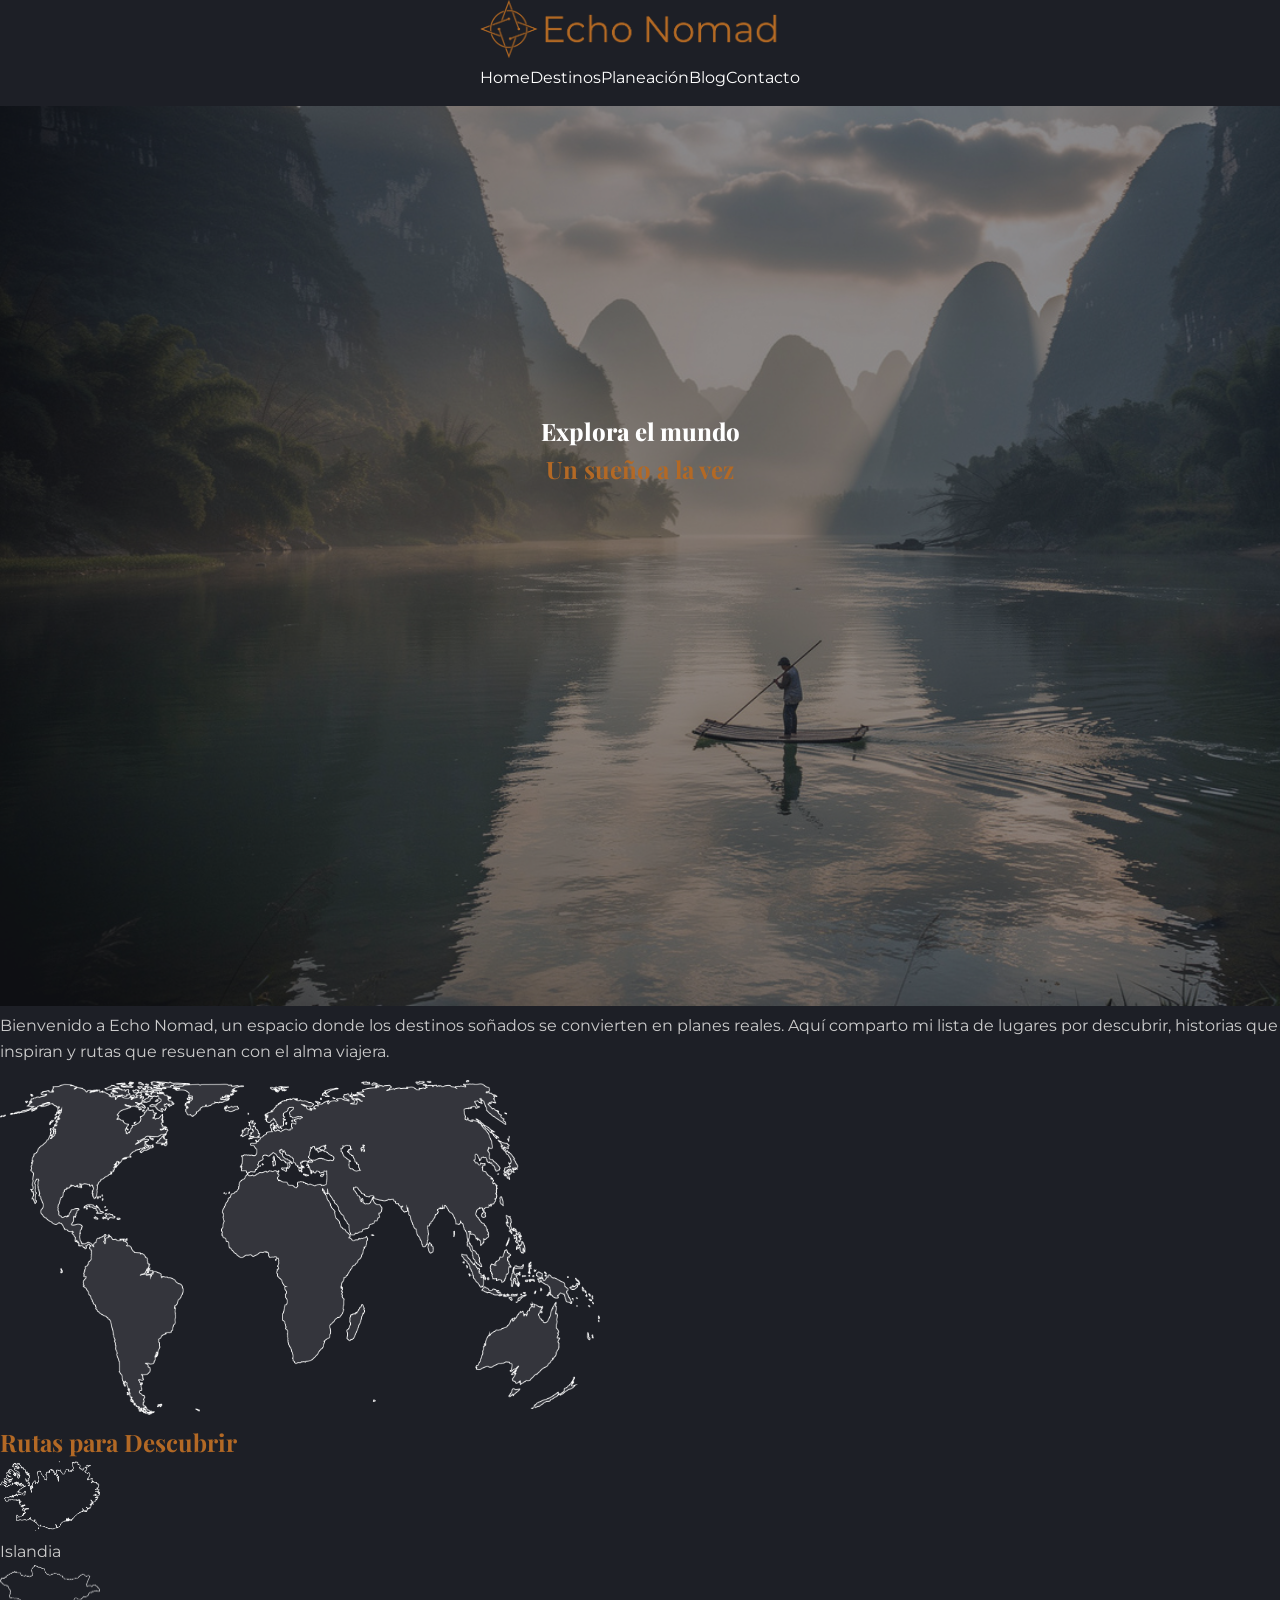
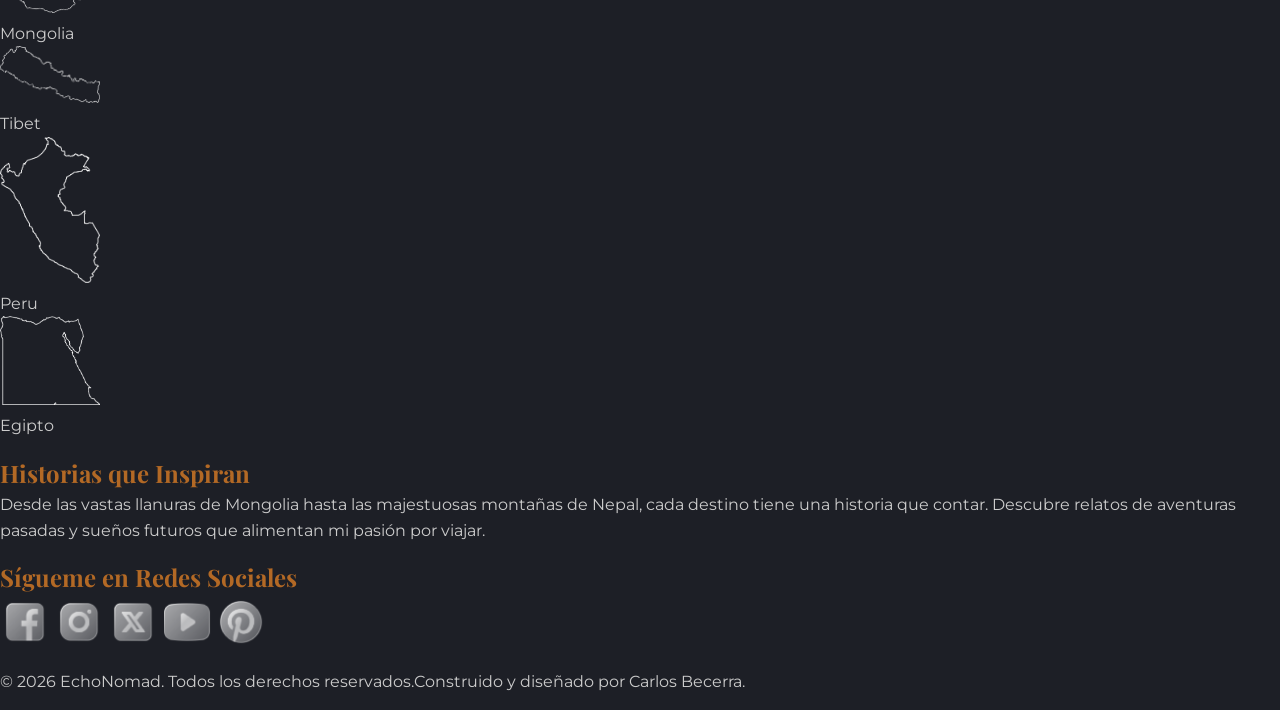
==== index.html @ 08cee33e "First Commit of EchoNomad Site" ====
<!DOCTYPE html>
<html lang="en">
<head>
    <meta charset="UTF-8">
    <meta name="viewport" content="width=device-width, initial-scale=1.0">
    <title>EchoNomad-site</title>
    <link rel="preconnect" href="https://fonts.googleapis.com">
    <link rel="preconnect" href="https://fonts.gstatic.com" crossorigin>
    <link href="https://fonts.googleapis.com/css2?family=Montserrat:ital,wght@0,100..900;1,100..900&family=Playfair+Display:ital,wght@0,400..900;1,400..900&family=Playfair:ital,opsz,wght@0,5..1200,300..900;1,5..1200,300..900&display=swap" rel="stylesheet">
    <link rel="stylesheet" href="css/styles.css">
</head>
<body>
    
    <header class="MENU">
        <nav>
            <a href="./index.html"><img src="img/logos/EN LOGO 05LOGO.png" alt="EchoNomad Logo" width="300"></a>
            <UL>
                <li><a href="../index.html">Home</a></li>
                <LI><a href="./pages/destinations.html">Destinos</a></LI>
                <LI><a href="./pages/planning.html">Planeación</a></LI>
                <LI><a href="./pages/blog.html">Blog</a></LI>
                <LI><a href="./pages/contact.html">Contacto</a></LI>
            </UL>
        </nav>
    </header>

    <main>
        
        <section class="hero">
            <img src="./img/images/HERO-IMAGE-01.jpg" alt="Hero Image">
            <div>
                <h1>Explora el mundo</h1>
                <h2>Un sueño a la vez</h2>
            </div>
        </section>

        <section>
            <p>Bienvenido a Echo Nomad, un espacio donde los destinos soñados se convierten en planes reales. Aquí comparto mi lista de lugares por descubrir, historias que inspiran y rutas que resuenan con el alma viajera.</p>
        </section>

        <section>
            <img src="./img/images/WORLDMAP.png" alt="World Map" width="600">
        </section>

        <section>
            <h2>Rutas para Descubrir</h2>
            <ul>
                <img src="./img/images/iCELANDMAP.png" alt="Iceland Map" width="100">
                <li>Islandia</li>
                <img src="./img/images/MONGOLIAMAP.png" alt="Mongolia Map" width="100">
                <li>Mongolia</li>
                <img src="./img/images/NEPALMAP.png" alt="Nepal Map" width="100">
                <li>Tibet</li>
                <img src="./img/images/PERUMAP.png" alt="Peru Map" width="100">
                <li>Peru</li>
                <img src="./img/images/EGYPTMAP.png" alt="Egyp Map" width="100">
                <li>Egipto</li>
            </ul>
        </section>

        <SEction>
            <h2>Historias que Inspiran</h2>
            <p>Desde las vastas llanuras de Mongolia hasta las majestuosas montañas de Nepal, cada destino tiene una historia que contar. Descubre relatos de aventuras pasadas y sueños futuros que alimentan mi pasión por viajar.</p>
        </SEction>
    
    </main>

    <footer>
        <section>
            <h2>Sígueme en Redes Sociales</h2>
            <ul>
                <a href="https://www.facebook.com/" target="_blank">
                <img src="./img/icons/Facebook Icon.png" alt="facebook-logo" width="50">
                </a>
                <a href="https://www.instagram.com/" target="_blank">
                <img src="./img/icons/Instagram Icon.png" alt="instagram-logo" width="50">
                </a>
                <a href="https://www.x.com/" target="_blank">
                <img src="./img/icons/X Icon.png" alt="x-logo" width="50">
                </a>
                <a href="https://www.youtube.com/" target="_blank">
                <img src="./img/icons/Youtube Icon.png" alt="youtube-logo" width="50">
                </a>
                <a href="https://www.pinterest.com/" target="_blank">
                <img src="./img/icons/Pintrest Icon.png" alt="spotify-logo" width="50">
                </a>
            </ul>
        </section>
        <p>&copy; 2026 EchoNomad. Todos los derechos reservados.Construido y diseñado por Carlos Becerra.</p>
    </footer>

</body>
</html>
---- css/styles.css ----
* {
margin: 0;
padding: 0;
box-sizing: border-box;
}

nav ul{
    display: flex;
    justify-content: center;
    list-style: none;
    
}

header.MENU {
    position: sticky;
    top: 0;
    width: 100%;
    z-index: 1000;
    background-color: #1d1f26;
    display: flex;
    justify-content: space-evenly;
}

body {
  font-family: 'Helvetica Neue', Helvetica, Arial, sans-serif;
  background-color: #1d1f26;
  color: #ffffff;
  line-height: 1.6;
}


section.hero img {
  opacity: 0.5;
  height: 100vh;
  background-size: cover;
  background-position: center;
}

section.hero div {
  position: absolute;
  top: 50%;
  left: 50%;
  transform: translate(-50%, -50%);
  text-align: center;

  
}

h1 {
  font-family: "Playfair Display", sans-serif;
  font-optical-sizing: auto;
  font-weight: 800;
  font-style: normal;
  color: #ffffff;
}

h2, h3 {
  font-family: "Playfair Display", serif;
  font-optical-sizing: auto;
  font-weight: 700;
  font-style: normal;
  color: #b36925;
}

p {
  font-family: 'Montserrat', sans-serif;
  font-weight: 400;
  color: #cccccc;
  margin-bottom: 15px;
}

ul {
  list-style-type: none;
  font-family: 'Montserrat', sans-serif;
  font-weight: 400;
  color: #cccccc;
  font-style: bold;
  margin-bottom: 15px;
}

nav ul {
  font-family: 'Montserrat', sans-serif;
  font-style: normal;
  color: #ffffff;
  
}

a:link, a:visited {
  color: #ffffff;
  text-decoration: none;
}

a:hover {
  color: #b36925;
  text-decoration: none;
}

a:active {
  color: #b36925;
  font-style: normal;
  text-decoration: none;
}

.destinations {
display: grid;
grid-template-columns: repeat(2, 1fr);
grid-template-rows: repeat(3, 1fr);
gap: 16px;
}
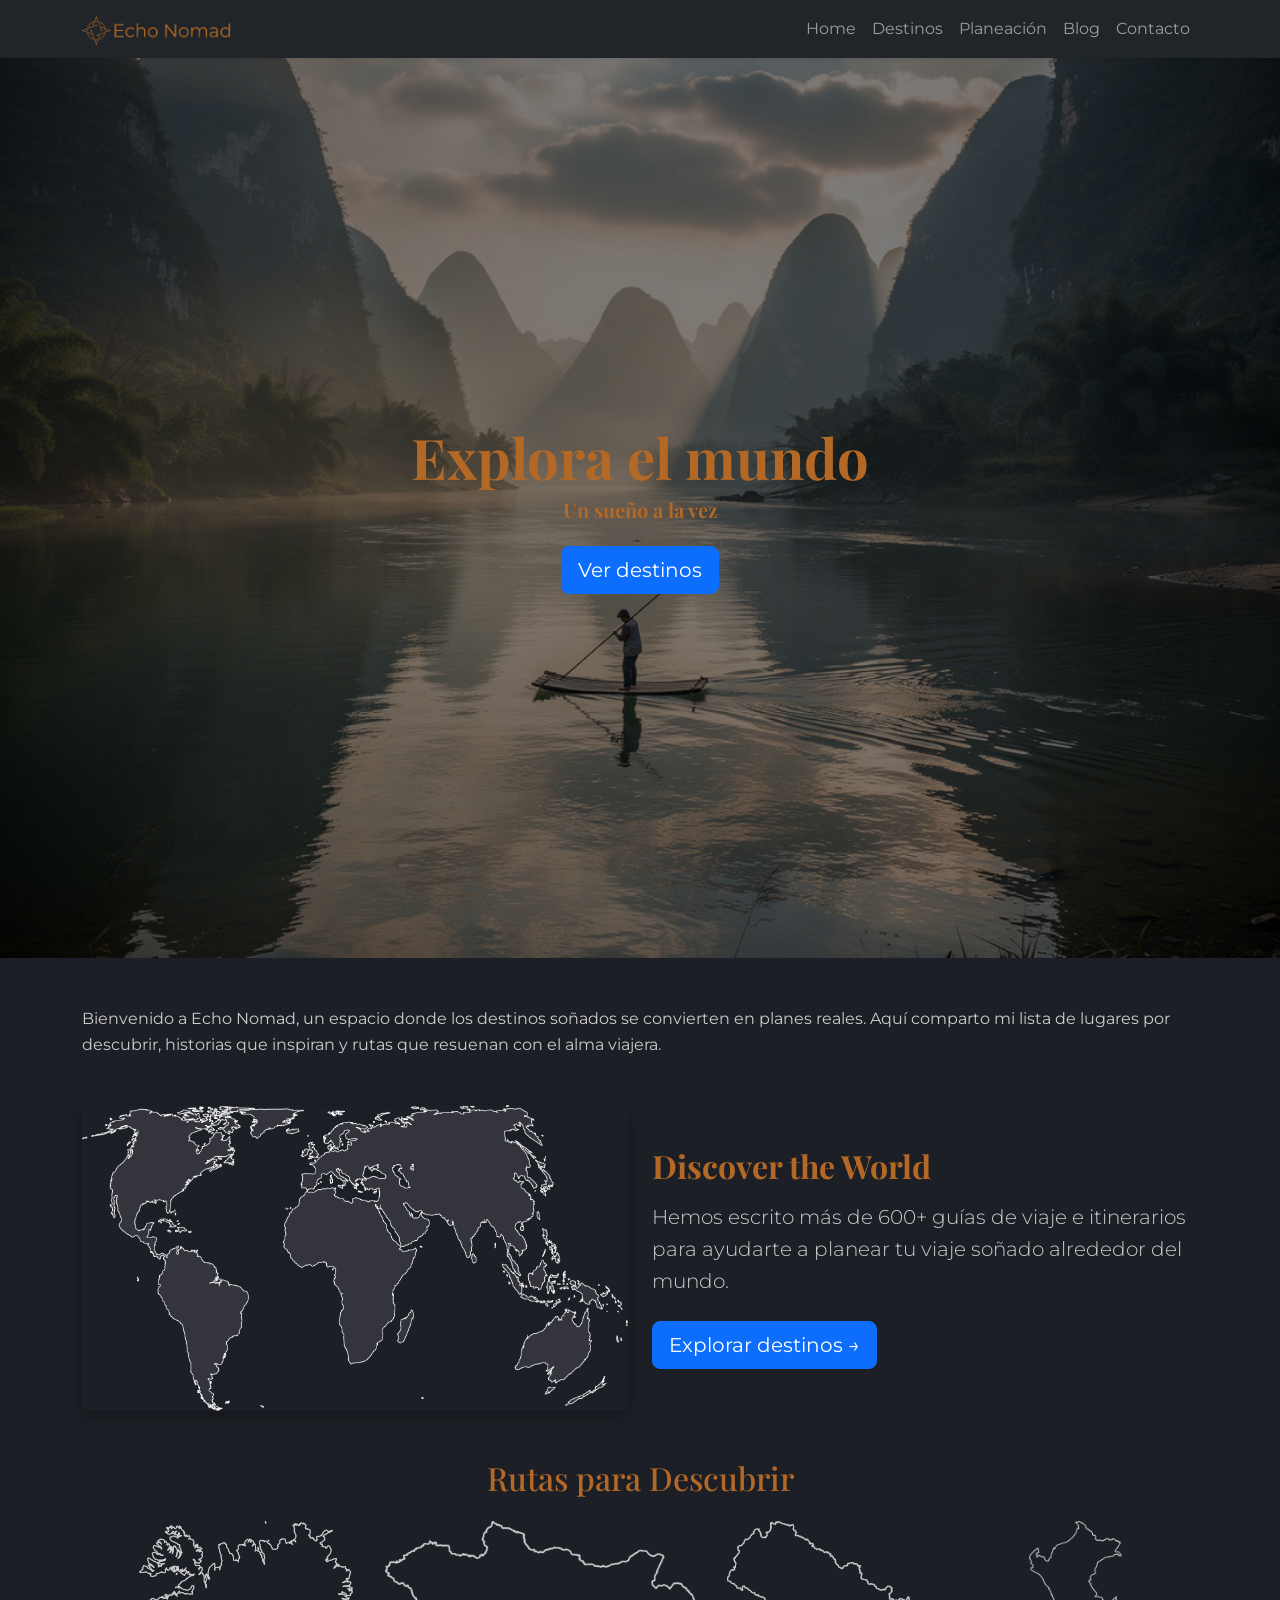
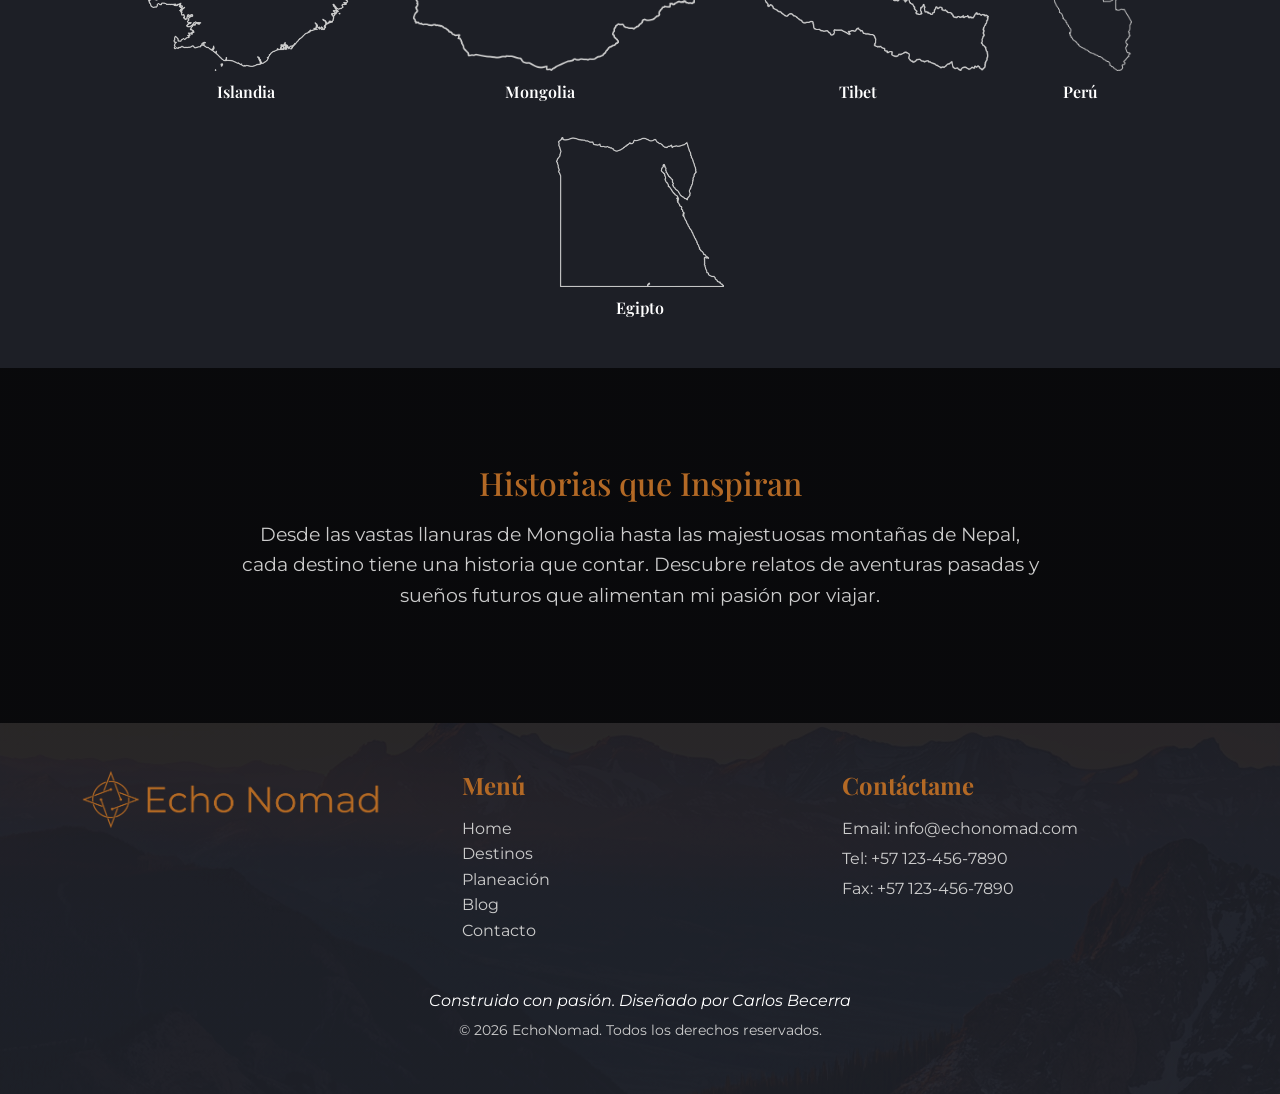
==== commit a3a7c876: "Transicion de CSS a SASS" ====
--- a/index.html
+++ b/index.html
@@ -1,93 +1,136 @@
 <!DOCTYPE html>
-<html lang="en">
+<html lang="es">
 <head>
     <meta charset="UTF-8">
     <meta name="viewport" content="width=device-width, initial-scale=1.0">
-    <title>EchoNomad-site</title>
+    <title>EchoNomad - Viajes</title>
+<!-- Tipografías -->
     <link rel="preconnect" href="https://fonts.googleapis.com">
     <link rel="preconnect" href="https://fonts.gstatic.com" crossorigin>
-    <link href="https://fonts.googleapis.com/css2?family=Montserrat:ital,wght@0,100..900;1,100..900&family=Playfair+Display:ital,wght@0,400..900;1,400..900&family=Playfair:ital,opsz,wght@0,5..1200,300..900;1,5..1200,300..900&display=swap" rel="stylesheet">
-    <link rel="stylesheet" href="css/styles.css">
+    <link href="https://fonts.googleapis.com/css2?family=Montserrat:wght@400;700&family=Playfair+Display:wght@400;700;900&display=swap" rel="stylesheet">
+<!-- Bootstrap -->
+    <link rel="stylesheet" href="https://cdn.jsdelivr.net/npm/bootstrap@5.3.2/dist/css/bootstrap.min.css">
+<!-- Estilos compilados de SASS -->
+    <link rel="stylesheet" href="css/style.css">
 </head>
 <body>
-    
-    <header class="MENU">
-        <nav>
-            <a href="./index.html"><img src="img/logos/EN LOGO 05LOGO.png" alt="EchoNomad Logo" width="300"></a>
-            <UL>
-                <li><a href="../index.html">Home</a></li>
-                <LI><a href="./pages/destinations.html">Destinos</a></LI>
-                <LI><a href="./pages/planning.html">Planeación</a></LI>
-                <LI><a href="./pages/blog.html">Blog</a></LI>
-                <LI><a href="./pages/contact.html">Contacto</a></LI>
-            </UL>
+<!-- Header / Navbar -->
+    <header>
+        <nav class="navbar navbar-expand-lg navbar-dark bg-dark shadow-sm">
+            <div class="container">
+                <a href="./index.html" class="navbar-brand">
+                <img src="img/logos/EN LOGO 05LOGO.png" alt="EchoNomad Logo" class="img-fluid" width="150">
+                </a>
+                <button class="navbar-toggler" type="button" data-bs-toggle="collapse" data-bs-target="#menu">
+                <span class="navbar-toggler-icon"></span>
+                </button>
+                <div class="collapse navbar-collapse" id="menu">
+                <ul class="navbar-nav ms-auto">
+                    <li class="nav-item"><a class="nav-link" href="./index.html">Home</a></li>
+                    <li class="nav-item"><a class="nav-link" href="./pages/destinations.html">Destinos</a></li>
+                    <li class="nav-item"><a class="nav-link" href="./pages/planning.html">Planeación</a></li>
+                    <li class="nav-item"><a class="nav-link" href="./pages/blog.html">Blog</a></li>
+                    <li class="nav-item"><a class="nav-link" href="./pages/contact.html">Contacto</a></li>
+                </ul>
+                </div>
+            </div>
         </nav>
     </header>
 
-    <main>
-        
-        <section class="hero">
-            <img src="./img/images/HERO-IMAGE-01.jpg" alt="Hero Image">
-            <div>
-                <h1>Explora el mundo</h1>
-                <h2>Un sueño a la vez</h2>
+<!-- Hero -->
+    <section class="hero d-flex align-items-center text-center text-white">
+        <div class="container">
+            <h1 class="display-4 fw-bold">Explora el mundo</h1>
+            <h2 class="lead">Un sueño a la vez</h2>
+            <a href="#destinos" class="btn btn-primary btn-lg mt-3">Ver destinos</a>
+        </div>
+    </section>
+
+<!-- Intro -->
+    <section class="container my-5">
+        <p>Bienvenido a Echo Nomad, un espacio donde los destinos soñados se convierten en planes reales. Aquí comparto mi lista de lugares por descubrir, historias que inspiran y rutas que resuenan con el alma viajera.</p>
+    </section>
+
+<!-- Discover the World -->
+    <section class="discover container my-5">
+        <div class="row align-items-center">
+            <div class="col-12 col-md-6 text-center">
+                <img src="./img/images/WORLDMAP.png" alt="Mapa del mundo" class="img-fluid">
             </div>
-        </section>
+            <div class="col-12 col-md-6 text-center text-md-start">
+                <h2 class="fw-bold">Discover the World</h2>
+                <p class="lead">
+                Hemos escrito más de 600+ guías de viaje e itinerarios para ayudarte a planear tu viaje soñado alrededor del mundo.
+                </p>
+                <a href="./pages/destinations.html" class="btn btn-primary btn-lg">Explorar destinos →</a>
+            </div>
+        </div>
+</section>
+<!-- Rutas -->
+    <section class="container my-5" id="destinos">
+        <h2 class="text-center mb-4">Rutas para Descubrir</h2>
+        <ul class="routes-grid">
+            <li><img src="./img/images/iCELANDMAP.png" alt="Islandia" class="img-fluid"><span>Islandia</span></li>
+            <li><img src="./img/images/MONGOLIAMAP.png" alt="Mongolia" class="img-fluid"><span>Mongolia</span></li>
+            <li><img src="./img/images/NEPALMAP.png" alt="Tibet" class="img-fluid"><span>Tibet</span></li>
+            <li><img src="./img/images/PERUMAP.png" alt="Perú" class="img-fluid"><span>Perú</span></li>
+            <li><img src="./img/images/EGYPTMAP.png" alt="Egipto" class="img-fluid"><span>Egipto</span></li>
+        </ul>
+    </section>
 
-        <section>
-            <p>Bienvenido a Echo Nomad, un espacio donde los destinos soñados se convierten en planes reales. Aquí comparto mi lista de lugares por descubrir, historias que inspiran y rutas que resuenan con el alma viajera.</p>
-        </section>
+<!-- Historias -->
+<section class="section-hero stories">
+    <div class="hero-content">
+        <h2>Historias que Inspiran</h2>
+        <p>
+        Desde las vastas llanuras de Mongolia hasta las majestuosas montañas de Nepal,
+        cada destino tiene una historia que contar. Descubre relatos de aventuras pasadas
+        y sueños futuros que alimentan mi pasión por viajar.
+        </p>
+    </div>
+</section>
 
-        <section>
-            <img src="./img/images/WORLDMAP.png" alt="World Map" width="600">
-        </section>
+<!-- Footer -->
+<footer class="site-footer text-white">
+    <div class="container py-5">
+        <div class="row">
+        <!-- Logo y nombre -->
+        <div class="col-12 col-md-4 text-center text-md-start mb-4 mb-md-0">
+            <img src="img/logos/EN LOGO 05LOGO.png" alt="EchoNomad Logo" width="300" class="mb-3">
+        </div>
 
-        <section>
-            <h2>Rutas para Descubrir</h2>
-            <ul>
-                <img src="./img/images/iCELANDMAP.png" alt="Iceland Map" width="100">
-                <li>Islandia</li>
-                <img src="./img/images/MONGOLIAMAP.png" alt="Mongolia Map" width="100">
-                <li>Mongolia</li>
-                <img src="./img/images/NEPALMAP.png" alt="Nepal Map" width="100">
-                <li>Tibet</li>
-                <img src="./img/images/PERUMAP.png" alt="Peru Map" width="100">
-                <li>Peru</li>
-                <img src="./img/images/EGYPTMAP.png" alt="Egyp Map" width="100">
-                <li>Egipto</li>
+        <!-- Menú -->
+        <div class="col-12 col-md-4 text-center text-md-start mb-4 mb-md-0">
+            <h4 class="fw-bold mb-3">Menú</h4>
+            <ul class="list-unstyled">
+            <li><a href="./index.html">Home</a></li>
+            <li><a href="./pages/destinations.html">Destinos</a></li>
+            <li><a href="./pages/planning.html">Planeación</a></li>
+            <li><a href="./pages/blog.html">Blog</a></li>
+            <li><a href="./pages/contact.html">Contacto</a></li>
             </ul>
-        </section>
+        </div>
 
-        <SEction>
-            <h2>Historias que Inspiran</h2>
-            <p>Desde las vastas llanuras de Mongolia hasta las majestuosas montañas de Nepal, cada destino tiene una historia que contar. Descubre relatos de aventuras pasadas y sueños futuros que alimentan mi pasión por viajar.</p>
-        </SEction>
-    
-    </main>
+        <!-- Contacto -->
+        <div class="col-12 col-md-4 text-center text-md-start">
+            <h4 class="fw-bold mb-3">Contáctame</h4>
+            <p>Email: info@echonomad.com</p>
+            <p>Tel: +57 123-456-7890</p>
+            <p>Fax: +57 123-456-7890</p>
+        </div>
+        </div>
 
-    <footer>
-        <section>
-            <h2>Sígueme en Redes Sociales</h2>
-            <ul>
-                <a href="https://www.facebook.com/" target="_blank">
-                <img src="./img/icons/Facebook Icon.png" alt="facebook-logo" width="50">
-                </a>
-                <a href="https://www.instagram.com/" target="_blank">
-                <img src="./img/icons/Instagram Icon.png" alt="instagram-logo" width="50">
-                </a>
-                <a href="https://www.x.com/" target="_blank">
-                <img src="./img/icons/X Icon.png" alt="x-logo" width="50">
-                </a>
-                <a href="https://www.youtube.com/" target="_blank">
-                <img src="./img/icons/Youtube Icon.png" alt="youtube-logo" width="50">
-                </a>
-                <a href="https://www.pinterest.com/" target="_blank">
-                <img src="./img/icons/Pintrest Icon.png" alt="spotify-logo" width="50">
-                </a>
-            </ul>
-        </section>
-        <p>&copy; 2026 EchoNomad. Todos los derechos reservados.Construido y diseñado por Carlos Becerra.</p>
-    </footer>
+        <!-- Firma -->
+        <div class="row mt-4">
+        <div class="col text-center">
+            <p class="fst-italic">Construido con pasión. Diseñado por Carlos Becerra</p>
+            <p class="small">&copy; 2026 EchoNomad. Todos los derechos reservados.</p>
+        </div>
+        </div>
+    </div>
+</footer>
 
+<!-- Bootstrap JS -->
+<script src="https://cdn.jsdelivr.net/npm/bootstrap@5.3.2/dist/js/bootstrap.bundle.min.js"></script>
 </body>
 </html>
--- a/css/style.css
+++ b/css/style.css
@@ -0,0 +1,289 @@
+@charset "UTF-8";
+* {
+  margin: 0;
+  padding: 0;
+  box-sizing: border-box;
+}
+
+body {
+  font-family: "Montserrat", sans-serif;
+  background-color: #1d1f26;
+  color: #ffffff;
+  line-height: 1.6;
+}
+
+h1, h2, h3 {
+  font-family: "Playfair Display", serif;
+  color: #b36925;
+}
+
+p {
+  font-family: "Montserrat", sans-serif;
+  color: #cccccc;
+}
+
+.section-hero, .contact-hero, .blog-hero, .planning-hero, .destinations-hero, .stories {
+  position: relative;
+  background: linear-gradient(rgba(0, 0, 0, 0.7), rgba(0, 0, 0, 0.7)), url("../img/images/default.jpg") center/cover no-repeat;
+  color: #ffffff;
+  padding: 6rem 2rem;
+  text-align: center;
+}
+.section-hero .hero-content, .contact-hero .hero-content, .blog-hero .hero-content, .planning-hero .hero-content, .destinations-hero .hero-content, .stories .hero-content {
+  max-width: 800px;
+  margin: 0 auto;
+  text-align: center;
+}
+.section-hero .hero-content h1, .contact-hero .hero-content h1, .blog-hero .hero-content h1, .planning-hero .hero-content h1, .destinations-hero .hero-content h1, .stories .hero-content h1, .section-hero .hero-content h2, .contact-hero .hero-content h2, .blog-hero .hero-content h2, .planning-hero .hero-content h2, .destinations-hero .hero-content h2, .stories .hero-content h2 {
+  font-family: "Playfair Display", serif;
+  margin-bottom: 1rem;
+  color: #b36925;
+}
+.section-hero .hero-content p, .contact-hero .hero-content p, .blog-hero .hero-content p, .planning-hero .hero-content p, .destinations-hero .hero-content p, .stories .hero-content p {
+  font-family: "Montserrat", sans-serif;
+  font-size: 1.2rem;
+  line-height: 1.6;
+}
+
+/* Variantes con imágenes distintas */
+.stories {
+  background-image: linear-gradient(rgba(0, 0, 0, 0.7), rgba(0, 0, 0, 0.7)), url("../img/images/Iceland04.jpg");
+}
+
+.destinations-hero {
+  background-image: linear-gradient(rgba(0, 0, 0, 0.7), rgba(0, 0, 0, 0.7)), url("../img/images/Iceland02.jpg");
+}
+
+.planning-hero {
+  background-image: linear-gradient(rgba(0, 0, 0, 0.7), rgba(0, 0, 0, 0.7)), url("../img/images/Egypt03.jpg");
+}
+
+.blog-hero {
+  background-image: linear-gradient(rgba(0, 0, 0, 0.7), rgba(0, 0, 0, 0.7)), url("../img/images/Peru02.jpg");
+}
+
+.contact-hero {
+  background-image: linear-gradient(rgba(0, 0, 0, 0.7), rgba(0, 0, 0, 0.7)), url("../img/images/Nepal01.jpg");
+}
+
+.planning-tools {
+  padding: 4rem 2rem;
+  text-align: center;
+}
+.planning-tools h2 {
+  font-family: "Playfair Display", serif;
+  font-size: 2rem;
+  margin-bottom: 2rem;
+  color: #b36925;
+}
+.planning-tools .tools-grid {
+  display: grid;
+  grid-template-columns: repeat(auto-fit, minmax(250px, 1fr));
+  gap: 2rem;
+}
+.planning-tools .tools-grid .tool-card {
+  background-color: rgb(51.0746268657, 54.5970149254, 66.9253731343);
+  border-radius: 8px;
+  padding: 1.5rem;
+  transition: transform 0.3s ease;
+}
+.planning-tools .tools-grid .tool-card h3 {
+  font-family: "Playfair Display", serif;
+  margin-bottom: 0.5rem;
+  color: #b36925;
+}
+.planning-tools .tools-grid .tool-card p {
+  font-family: "Montserrat", sans-serif;
+  font-size: 0.95rem;
+  color: #cccccc;
+}
+.planning-tools .tools-grid .tool-card:hover {
+  transform: translateY(-5px);
+}
+
+.latest-posts h2 {
+  font-family: "Playfair Display", serif;
+  font-size: 2rem;
+  margin-bottom: 2rem;
+  color: #b36925;
+}
+.latest-posts .blog-grid {
+  display: grid;
+  grid-template-columns: repeat(auto-fit, minmax(320px, 1fr));
+  gap: 2.5rem;
+}
+.latest-posts .blog-grid .card {
+  background-color: rgb(51.0746268657, 54.5970149254, 66.9253731343);
+  border-radius: 8px;
+  padding: 2rem;
+  transition: transform 0.3s ease;
+}
+.latest-posts .blog-grid .card img {
+  width: 100%;
+  border-radius: 6px;
+  margin-bottom: 1rem;
+}
+.latest-posts .blog-grid .card h3 {
+  font-family: "Playfair Display", serif;
+  margin-bottom: 0.5rem;
+  color: #b36925;
+}
+.latest-posts .blog-grid .card p {
+  font-family: "Montserrat", sans-serif;
+  font-size: 1rem;
+  color: #cccccc;
+}
+.latest-posts .blog-grid .card:hover {
+  transform: translateY(-5px);
+}
+
+.hero {
+  background: linear-gradient(rgba(0, 0, 0, 0.5), rgba(0, 0, 0, 0.5)), url("../img/images/HERO-IMAGE-01.jpg") center/cover no-repeat;
+  height: 100vh;
+  display: flex;
+  justify-content: center;
+  align-items: center;
+  text-align: center;
+  color: #ffffff;
+}
+.hero h1 {
+  font-family: "Playfair Display", serif;
+  font-weight: 800;
+}
+.hero h2 {
+  font-family: "Playfair Display", serif;
+  font-weight: 700;
+  color: #b36925;
+}
+
+.featured-destinations {
+  padding: 4rem 2rem;
+  text-align: center;
+}
+.featured-destinations h2 {
+  font-family: "Playfair Display", serif;
+  font-size: 2rem;
+  margin-bottom: 2rem;
+  color: #b36925;
+}
+.featured-destinations .destinations-grid {
+  display: grid;
+  grid-template-columns: repeat(auto-fit, minmax(250px, 1fr));
+  gap: 2rem;
+}
+.featured-destinations .destinations-grid .destination-card {
+  background-color: rgb(51.0746268657, 54.5970149254, 66.9253731343);
+  border-radius: 8px;
+  padding: 1rem;
+  transition: transform 0.3s ease;
+}
+.featured-destinations .destinations-grid .destination-card img {
+  width: 100%;
+  border-radius: 6px;
+  margin-bottom: 1rem;
+}
+.featured-destinations .destinations-grid .destination-card h3 {
+  font-family: "Playfair Display", serif;
+  margin-bottom: 0.5rem;
+  color: #b36925;
+}
+.featured-destinations .destinations-grid .destination-card p {
+  font-family: "Montserrat", sans-serif;
+  font-size: 0.95rem;
+  color: #cccccc;
+}
+.featured-destinations .destinations-grid .destination-card:hover {
+  transform: translateY(-5px);
+}
+
+.discover h2 {
+  font-family: "Playfair Display", serif;
+  color: #b36925;
+  margin-bottom: 1rem;
+}
+.discover p {
+  font-family: "Montserrat", sans-serif;
+  color: #cccccc;
+  margin-bottom: 1.5rem;
+}
+.discover img {
+  border-radius: 8px;
+  box-shadow: 0 5px 15px rgba(0, 0, 0, 0.3);
+  transition: transform 0.3s ease;
+}
+.discover img:hover {
+  transform: scale(1.05);
+}
+.discover a.btn {
+  transition: background-color 0.3s ease, transform 0.3s ease;
+}
+.discover a.btn:hover {
+  background-color: rgb(136.7361111111, 80.2083333333, 28.2638888889);
+  transform: translateY(-3px);
+}
+
+.site-footer {
+  background: linear-gradient(rgba(29, 31, 38, 0.95), rgba(29, 31, 38, 0.95)), url("../img/images/Mountains Colorado 01.jpeg") center/cover no-repeat;
+  color: #ffffff;
+}
+.site-footer h3, .site-footer h4 {
+  font-family: "Playfair Display", serif;
+  color: #b36925;
+}
+.site-footer a {
+  color: #cccccc;
+  text-decoration: none;
+  transition: color 0.3s ease;
+}
+.site-footer a:hover {
+  color: #b36925;
+}
+.site-footer p {
+  margin: 0.3rem 0;
+  color: #cccccc;
+}
+.site-footer .fst-italic {
+  color: white;
+}
+
+.routes-grid {
+  display: flex;
+  justify-content: center;
+  align-items: flex-end;
+  gap: 2rem;
+  list-style: none;
+  padding: 0;
+  margin: 0;
+  flex-wrap: wrap;
+}
+.routes-grid li {
+  display: flex;
+  flex-direction: column;
+  align-items: center;
+  justify-content: flex-end;
+  min-width: 120px;
+}
+.routes-grid li img {
+  height: 150px;
+  width: auto;
+  object-fit: contain;
+  margin-bottom: 0.5rem;
+  transition: transform 0.3s ease, filter 0.3s ease;
+  filter: grayscale(100%) brightness(0.8);
+}
+.routes-grid li span {
+  font-family: "Playfair Display", serif;
+  font-size: 1rem;
+  font-weight: 600;
+  color: #ffffff;
+  text-align: center;
+}
+.routes-grid li:hover img {
+  filter: none;
+  transform: scale(1.1);
+}
+.routes-grid li:hover span {
+  color: #b36925;
+}
+
+/*# sourceMappingURL=style.css.map */
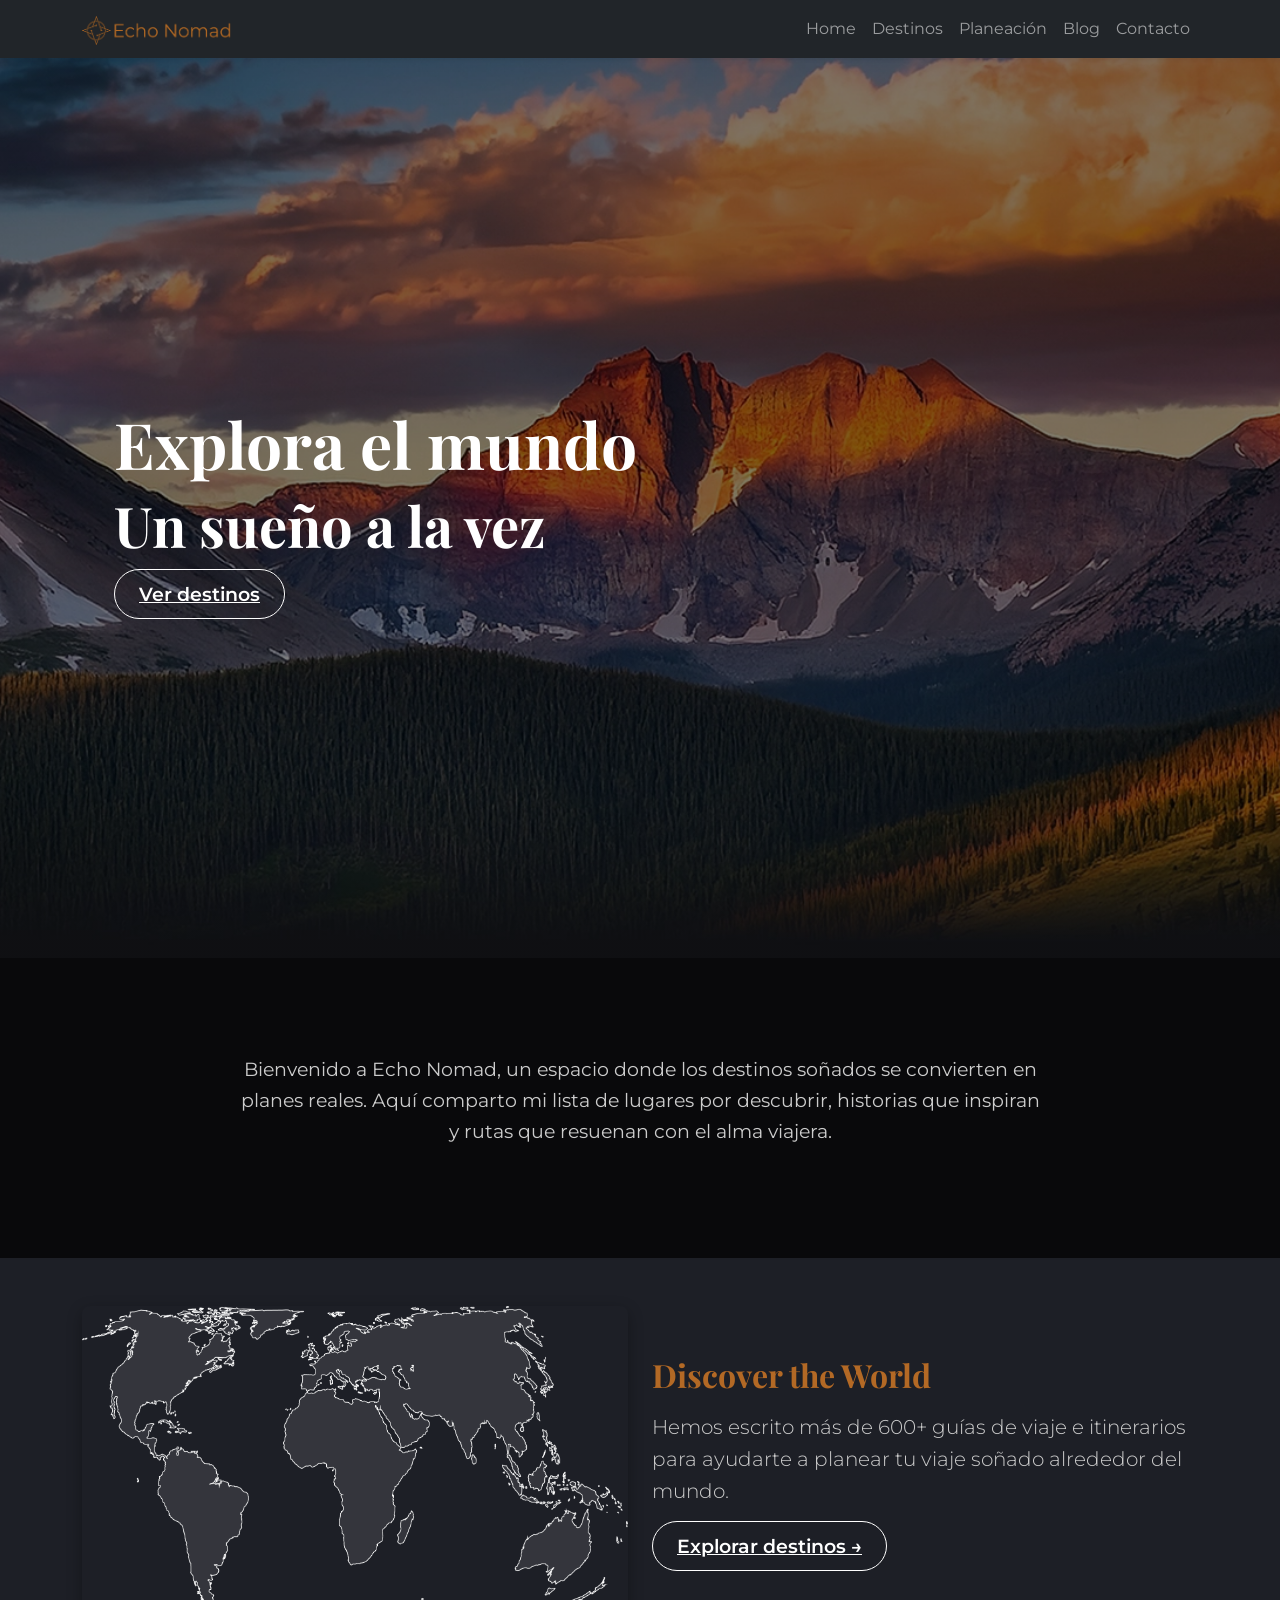
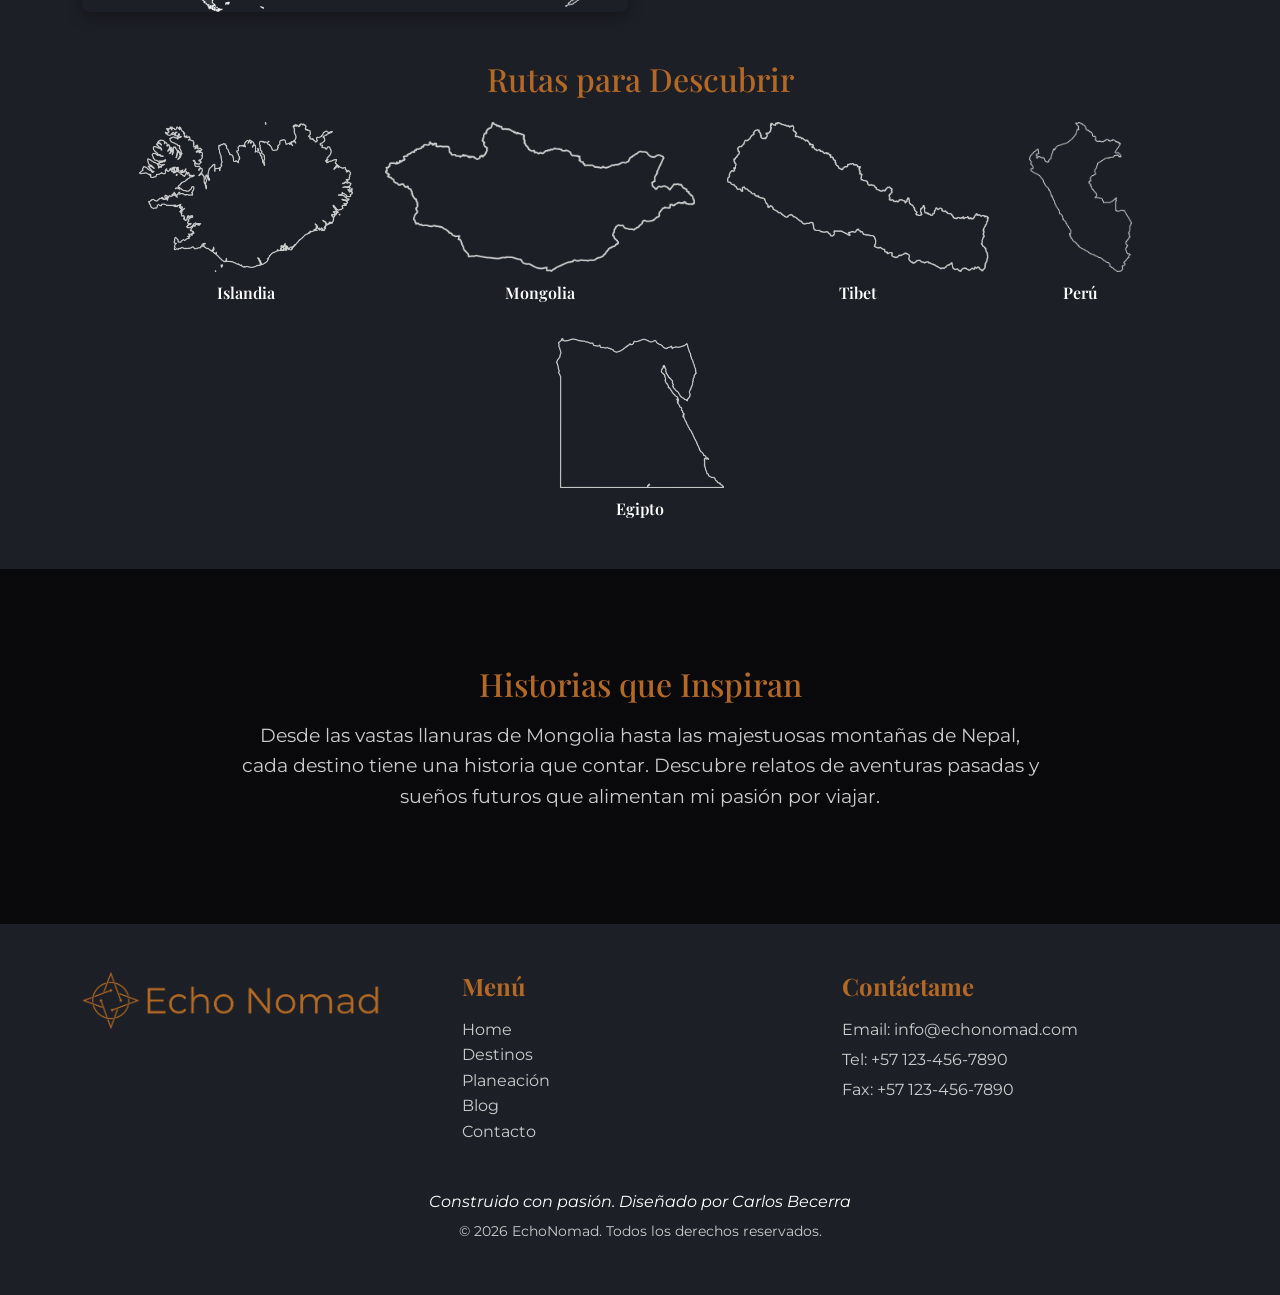
==== commit c18438f2: "Se ajusta el SEO de la pagina y se mejoran los elementos graficos y gramaticales del proyecto, adema" ====
--- a/index.html
+++ b/index.html
@@ -12,6 +12,19 @@
     <link rel="stylesheet" href="https://cdn.jsdelivr.net/npm/bootstrap@5.3.2/dist/css/bootstrap.min.css">
 <!-- Estilos compilados de SASS -->
     <link rel="stylesheet" href="css/style.css">
+
+    <!-- SEO -->
+        <meta name="description" content="EchoNomad - Blog de viajes, destinos y herramientas de planeación.">
+        <meta name="keywords" content="viajes, destinos, planeación, blog, contacto">
+        <meta name="owner" content="Carlos Becerra Mejia">
+        <meta name="author" content="Carlos Becerra Mejía">
+        
+        <!-- OPEN GRAPH -->
+        <meta property="og:title" content="EchoNomad - Viajes">
+        <meta property="og:description" content="EchoNomad - Blog de viajes, destinos y herramientas de planeación.">
+        <meta property="og:image" content="https://raw.githubusercontent.com/CarlosBecerra96/EchoNomad/refs/heads/main/img/logos/EN%20LOGOLEMONS.png">
+        <meta property="og:url" content="https://carlosbecerra96.github.io/EchoNomad/index.html">
+        
 </head>
 <body>
 <!-- Header / Navbar -->
@@ -38,17 +51,19 @@
     </header>
 
 <!-- Hero -->
-    <section class="hero d-flex align-items-center text-center text-white">
+    <section class="hero d-flex align-items-center text-start text-white">
         <div class="container">
             <h1 class="display-4 fw-bold">Explora el mundo</h1>
             <h2 class="lead">Un sueño a la vez</h2>
-            <a href="#destinos" class="btn btn-primary btn-lg mt-3">Ver destinos</a>
+            <a href="#destinos" class="btn-hero">Ver destinos</a>
         </div>
     </section>
 
 <!-- Intro -->
-    <section class="container my-5">
-        <p>Bienvenido a Echo Nomad, un espacio donde los destinos soñados se convierten en planes reales. Aquí comparto mi lista de lugares por descubrir, historias que inspiran y rutas que resuenan con el alma viajera.</p>
+    <section class="welcome-hero">
+        <div class="hero-content">
+            <p>Bienvenido a Echo Nomad, un espacio donde los destinos soñados se convierten en planes reales. Aquí comparto mi lista de lugares por descubrir, historias que inspiran y rutas que resuenan con el alma viajera.</p>
+        </div>
     </section>
 
 <!-- Discover the World -->
@@ -62,7 +77,7 @@
                 <p class="lead">
                 Hemos escrito más de 600+ guías de viaje e itinerarios para ayudarte a planear tu viaje soñado alrededor del mundo.
                 </p>
-                <a href="./pages/destinations.html" class="btn btn-primary btn-lg">Explorar destinos →</a>
+                <a href="./pages/destinations.html" class="btn-hero">Explorar destinos →</a>
             </div>
         </div>
 </section>
--- a/css/style.css
+++ b/css/style.css
@@ -22,48 +22,52 @@
   color: #cccccc;
 }
 
-.section-hero, .contact-hero, .blog-hero, .planning-hero, .destinations-hero, .stories {
+.section-hero, .contact-hero, .blog-hero, .planning-hero, .destinations-hero, .stories, .welcome-hero {
   position: relative;
-  background: linear-gradient(rgba(0, 0, 0, 0.7), rgba(0, 0, 0, 0.7)), url("../img/images/default.jpg") center/cover no-repeat;
+  background: linear-gradient(rgba(0, 0, 0, 0.7), rgba(0, 0, 0, 0.7)), url("../img/images/HERO-IMAGE-01.webp") center/cover no-repeat;
   color: #ffffff;
   padding: 6rem 2rem;
   text-align: center;
 }
-.section-hero .hero-content, .contact-hero .hero-content, .blog-hero .hero-content, .planning-hero .hero-content, .destinations-hero .hero-content, .stories .hero-content {
+.section-hero .hero-content, .contact-hero .hero-content, .blog-hero .hero-content, .planning-hero .hero-content, .destinations-hero .hero-content, .stories .hero-content, .welcome-hero .hero-content {
   max-width: 800px;
   margin: 0 auto;
   text-align: center;
 }
-.section-hero .hero-content h1, .contact-hero .hero-content h1, .blog-hero .hero-content h1, .planning-hero .hero-content h1, .destinations-hero .hero-content h1, .stories .hero-content h1, .section-hero .hero-content h2, .contact-hero .hero-content h2, .blog-hero .hero-content h2, .planning-hero .hero-content h2, .destinations-hero .hero-content h2, .stories .hero-content h2 {
+.section-hero .hero-content h1, .contact-hero .hero-content h1, .blog-hero .hero-content h1, .planning-hero .hero-content h1, .destinations-hero .hero-content h1, .stories .hero-content h1, .welcome-hero .hero-content h1, .section-hero .hero-content h2, .contact-hero .hero-content h2, .blog-hero .hero-content h2, .planning-hero .hero-content h2, .destinations-hero .hero-content h2, .stories .hero-content h2, .welcome-hero .hero-content h2 {
   font-family: "Playfair Display", serif;
   margin-bottom: 1rem;
   color: #b36925;
 }
-.section-hero .hero-content p, .contact-hero .hero-content p, .blog-hero .hero-content p, .planning-hero .hero-content p, .destinations-hero .hero-content p, .stories .hero-content p {
+.section-hero .hero-content p, .contact-hero .hero-content p, .blog-hero .hero-content p, .planning-hero .hero-content p, .destinations-hero .hero-content p, .stories .hero-content p, .welcome-hero .hero-content p {
   font-family: "Montserrat", sans-serif;
   font-size: 1.2rem;
   line-height: 1.6;
 }
 
 /* Variantes con imágenes distintas */
+.welcome-hero {
+  background-image: linear-gradient(rgba(0, 0, 0, 0.7), rgba(0, 0, 0, 0.7)), url("../img/images/Nepal04.webp");
+}
+
 .stories {
-  background-image: linear-gradient(rgba(0, 0, 0, 0.7), rgba(0, 0, 0, 0.7)), url("../img/images/Iceland04.jpg");
+  background-image: linear-gradient(rgba(0, 0, 0, 0.7), rgba(0, 0, 0, 0.7)), url("../img/images/Iceland04.webp");
 }
 
 .destinations-hero {
-  background-image: linear-gradient(rgba(0, 0, 0, 0.7), rgba(0, 0, 0, 0.7)), url("../img/images/Iceland02.jpg");
+  background-image: linear-gradient(rgba(0, 0, 0, 0.7), rgba(0, 0, 0, 0.7)), url("../img/images/Iceland02.webp");
 }
 
 .planning-hero {
-  background-image: linear-gradient(rgba(0, 0, 0, 0.7), rgba(0, 0, 0, 0.7)), url("../img/images/Egypt03.jpg");
+  background-image: linear-gradient(rgba(0, 0, 0, 0.7), rgba(0, 0, 0, 0.7)), url("../img/images/Egypt03.webp");
 }
 
 .blog-hero {
-  background-image: linear-gradient(rgba(0, 0, 0, 0.7), rgba(0, 0, 0, 0.7)), url("../img/images/Peru02.jpg");
+  background-image: linear-gradient(rgba(0, 0, 0, 0.7), rgba(0, 0, 0, 0.7)), url("../img/images/Peru02.webp");
 }
 
 .contact-hero {
-  background-image: linear-gradient(rgba(0, 0, 0, 0.7), rgba(0, 0, 0, 0.7)), url("../img/images/Nepal01.jpg");
+  background-image: linear-gradient(rgba(0, 0, 0, 0.7), rgba(0, 0, 0, 0.7)), url("../img/images/Nepal01.webp");
 }
 
 .planning-tools {
@@ -138,22 +142,27 @@
 }
 
 .hero {
-  background: linear-gradient(rgba(0, 0, 0, 0.5), rgba(0, 0, 0, 0.5)), url("../img/images/HERO-IMAGE-01.jpg") center/cover no-repeat;
+  background: linear-gradient(rgba(0, 0, 0, 0.5), rgba(0, 0, 0, 0.5)), url("../img/images/HERO-IMAGE-01.webp") center/cover no-repeat;
   height: 100vh;
   display: flex;
-  justify-content: center;
   align-items: center;
-  text-align: center;
-  color: #ffffff;
+  justify-content: flex-start;
+  padding-left: 5%;
+  text-align: left;
+  color: #fff;
 }
 .hero h1 {
   font-family: "Playfair Display", serif;
   font-weight: 800;
+  font-size: 4rem;
+  color: #fff;
 }
 .hero h2 {
   font-family: "Playfair Display", serif;
   font-weight: 700;
-  color: #b36925;
+  font-size: 3.5rem;
+  color: #fff;
+  margin-bottom: 16pt;
 }
 
 .featured-destinations {
@@ -286,4 +295,20 @@
   color: #b36925;
 }
 
+.btn-hero {
+  background-color: transparent;
+  border: 1px solid #fff;
+  color: #fff;
+  border-radius: 50px;
+  padding: 0.75rem 1.5rem;
+  font-size: 1.2rem;
+  font-weight: 600;
+  transition: all 0.3s ease;
+}
+.btn-hero:hover {
+  background-color: #b36925;
+  border-color: #b36925;
+  color: #fff;
+}
+
 /*# sourceMappingURL=style.css.map */
